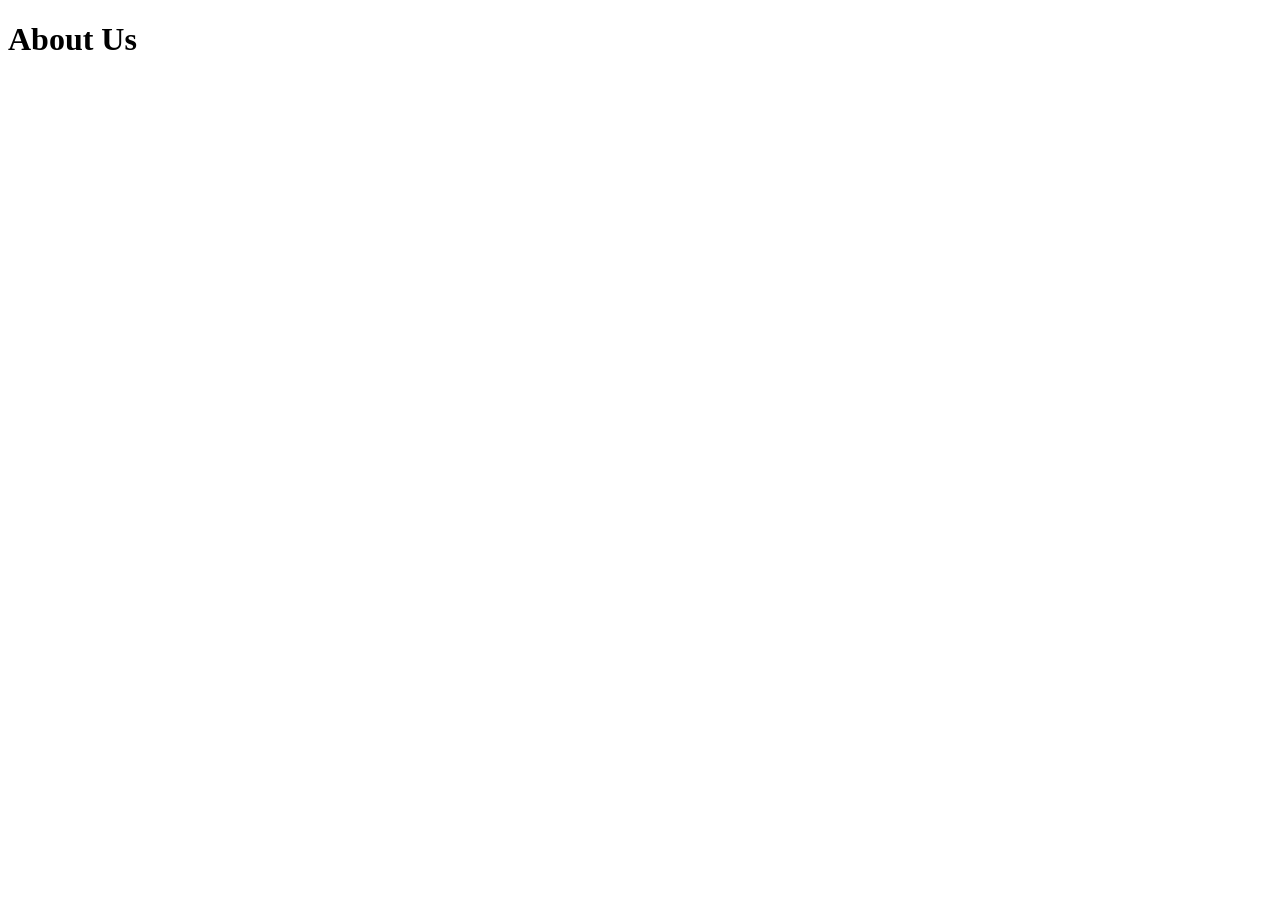
==== About.html @ a1238441 "InitialCreate" ====
<!DOCTYPE html>
<html lang="en">
<head>
    <meta charset="UTF-8">
    <meta name="viewport" content="width=device-width, initial-scale=1.0">
    <title>Document</title>
</head>
<body>
    <h1>About Us</h1>
</body>
</html>
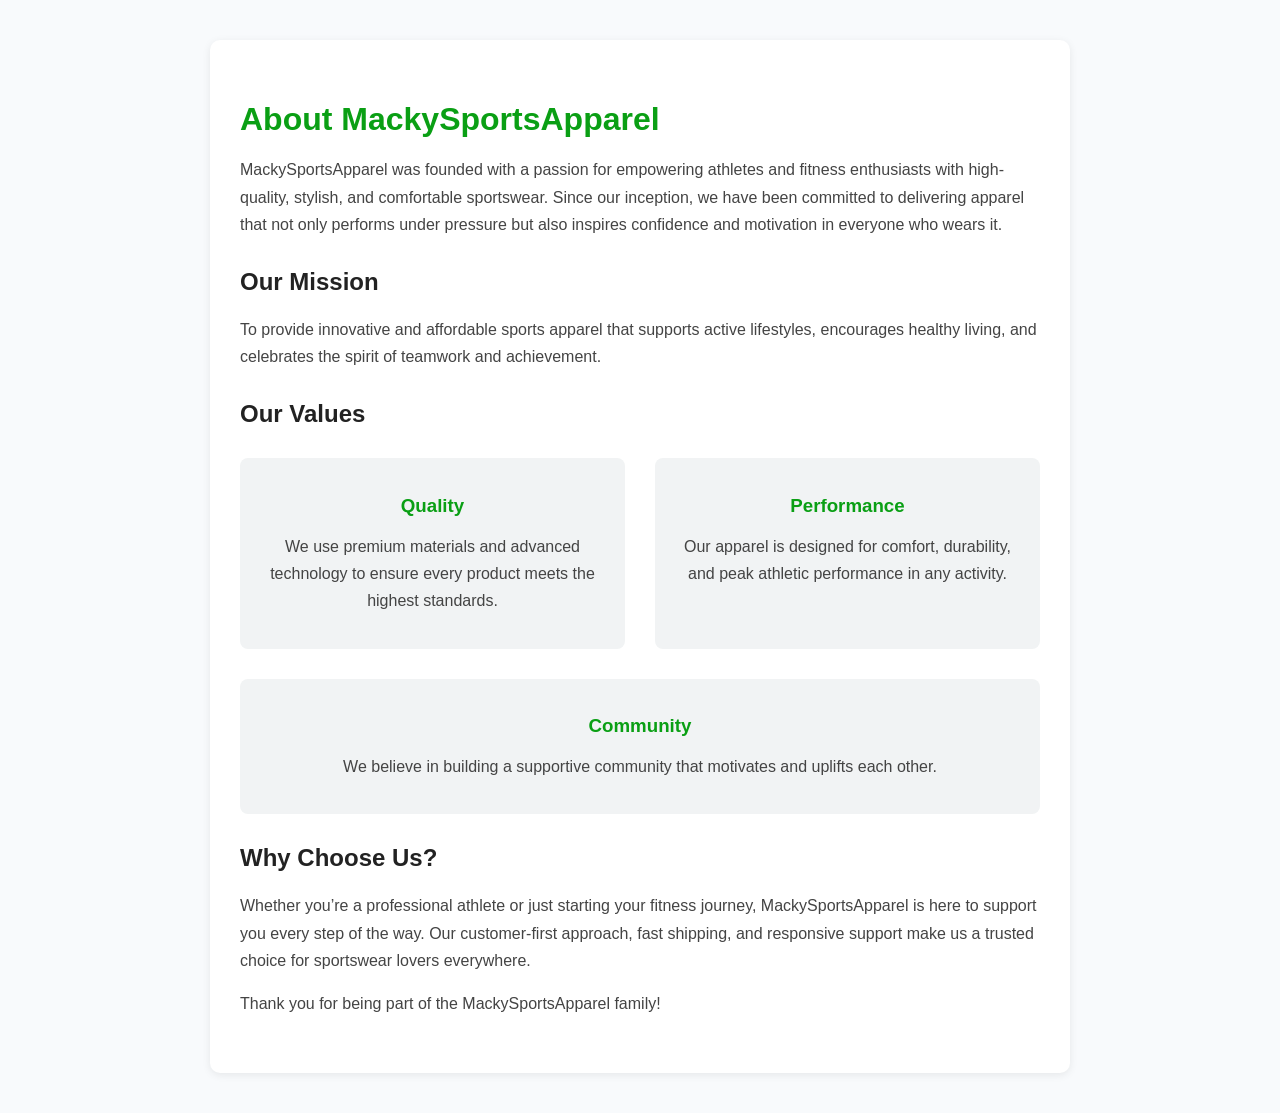
==== commit 97835c76: "InitialCreate" ====
--- a/About.html
+++ b/About.html
@@ -3,9 +3,95 @@
 <head>
     <meta charset="UTF-8">
     <meta name="viewport" content="width=device-width, initial-scale=1.0">
-    <title>Document</title>
+    <title>About Us | MackySportsApparel</title>
+    <style>
+        body {
+            font-family: Arial, sans-serif;
+            background: #f8fafc;
+            margin: 0;
+            padding: 0;
+        }
+        .about-container {
+            max-width: 800px;
+            margin: 40px auto;
+            background: #fff;
+            border-radius: 10px;
+            box-shadow: 0 2px 8px rgba(0,0,0,0.08);
+            padding: 40px 30px;
+        }
+        h1 {
+            color: #0a9f14;
+            margin-bottom: 18px;
+        }
+        h2 {
+            color: #222;
+            margin-top: 30px;
+        }
+        p {
+            color: #444;
+            line-height: 1.7;
+        }
+        .about-values {
+            margin: 30px 0;
+            display: flex;
+            gap: 30px;
+            flex-wrap: wrap;
+        }
+        .value-card {
+            background: #f1f3f4;
+            border-radius: 8px;
+            padding: 18px 16px;
+            flex: 1 1 220px;
+            min-width: 180px;
+            text-align: center;
+        }
+        .value-card h3 {
+            color: #0a9f14;
+            margin-bottom: 8px;
+        }
+        @media (max-width: 700px) {
+            .about-container {
+                padding: 20px 8px;
+            }
+            .about-values {
+                flex-direction: column;
+                gap: 16px;
+            }
+        }
+    </style>
 </head>
 <body>
-    <h1>About Us</h1>
+    <div class="about-container">
+        <h1>About MackySportsApparel</h1>
+        <p>
+            MackySportsApparel was founded with a passion for empowering athletes and fitness enthusiasts with high-quality, stylish, and comfortable sportswear. Since our inception, we have been committed to delivering apparel that not only performs under pressure but also inspires confidence and motivation in everyone who wears it.
+        </p>
+        <h2>Our Mission</h2>
+        <p>
+            To provide innovative and affordable sports apparel that supports active lifestyles, encourages healthy living, and celebrates the spirit of teamwork and achievement.
+        </p>
+        <h2>Our Values</h2>
+        <div class="about-values">
+            <div class="value-card">
+                <h3>Quality</h3>
+                <p>We use premium materials and advanced technology to ensure every product meets the highest standards.</p>
+            </div>
+            <div class="value-card">
+                <h3>Performance</h3>
+                <p>Our apparel is designed for comfort, durability, and peak athletic performance in any activity.</p>
+            </div>
+            <div class="value-card">
+                <h3>Community</h3>
+                <p>We believe in building a supportive community that motivates and uplifts each other.</p>
+            </div>
+        </div>
+        <h2>Why Choose Us?</h2>
+        <p>
+            Whether you’re a professional athlete or just starting your fitness journey, MackySportsApparel is here to support you every step of the way. Our customer-first approach, fast shipping, and responsive support make us a trusted choice for sportswear lovers everywhere.
+        </p>
+        <p>
+            Thank you for being part of the MackySportsApparel family!
+        </p>
+    </div>
 </body>
 </html>
